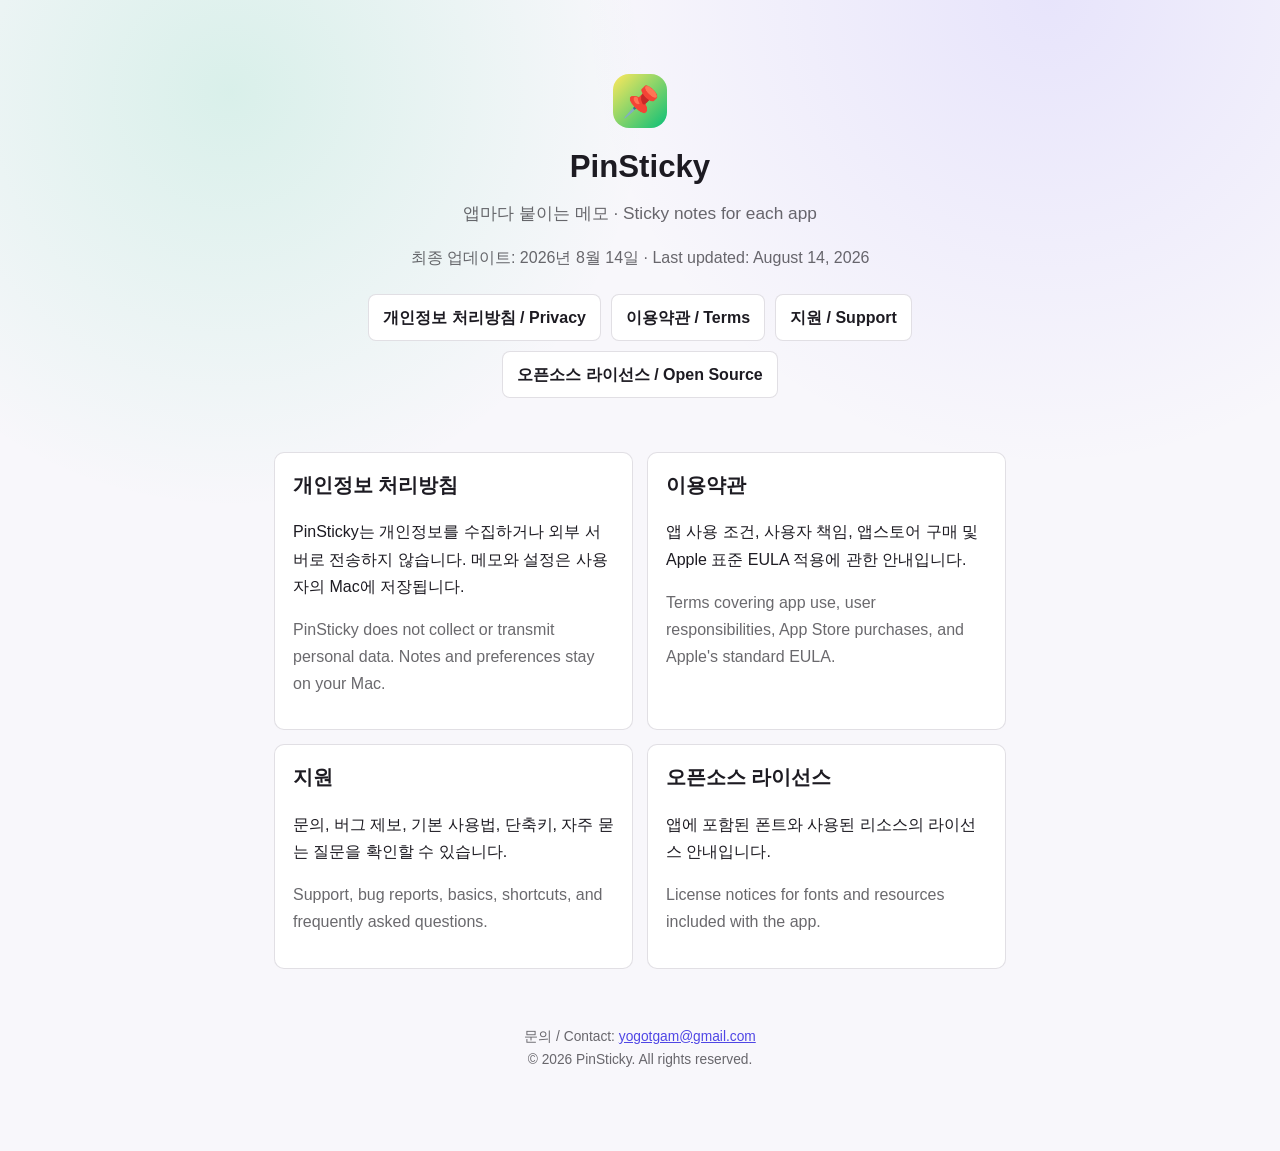
==== docs/index.html @ f387a7a4 "Add GitHub Pages policy pages" ====
<!DOCTYPE html>
<html lang="ko">
<head>
<meta charset="UTF-8">
<meta name="viewport" content="width=device-width, initial-scale=1">
<title>PinSticky · 이용약관 및 정책 / Terms and Policies</title>
<link rel="stylesheet" href="./styles.css">
</head>
<body>
<div class="wrap">
  <header class="hero">
    <div class="app-mark">📌</div>
    <h1>PinSticky</h1>
    <p class="tag">앱마다 붙이는 메모 · Sticky notes for each app</p>
    <p class="muted">최종 업데이트: 2026년 8월 14일 · Last updated: August 14, 2026</p>
    <div class="btns">
      <a class="btn" href="./privacy.html">개인정보 처리방침 / Privacy</a>
      <a class="btn" href="./terms.html">이용약관 / Terms</a>
      <a class="btn" href="./support.html">지원 / Support</a>
      <a class="btn" href="./open-source.html">오픈소스 라이선스 / Open Source</a>
    </div>
  </header>

  <section class="grid">
    <a class="card" href="./privacy.html">
      <h2>개인정보 처리방침</h2>
      <p>PinSticky는 개인정보를 수집하거나 외부 서버로 전송하지 않습니다. 메모와 설정은 사용자의 Mac에 저장됩니다.</p>
      <p class="en">PinSticky does not collect or transmit personal data. Notes and preferences stay on your Mac.</p>
    </a>
    <a class="card" href="./terms.html">
      <h2>이용약관</h2>
      <p>앱 사용 조건, 사용자 책임, 앱스토어 구매 및 Apple 표준 EULA 적용에 관한 안내입니다.</p>
      <p class="en">Terms covering app use, user responsibilities, App Store purchases, and Apple's standard EULA.</p>
    </a>
    <a class="card" href="./support.html">
      <h2>지원</h2>
      <p>문의, 버그 제보, 기본 사용법, 단축키, 자주 묻는 질문을 확인할 수 있습니다.</p>
      <p class="en">Support, bug reports, basics, shortcuts, and frequently asked questions.</p>
    </a>
    <a class="card" href="./open-source.html">
      <h2>오픈소스 라이선스</h2>
      <p>앱에 포함된 폰트와 사용된 리소스의 라이선스 안내입니다.</p>
      <p class="en">License notices for fonts and resources included with the app.</p>
    </a>
  </section>

  <footer>
    문의 / Contact: <a href="mailto:yogotgam@gmail.com">yogotgam@gmail.com</a><br>
    © 2026 PinSticky. All rights reserved.
  </footer>
</div>
</body>
</html>
---- docs/styles.css ----
:root {
  color-scheme: light dark;
  --bg: #f8f7fb;
  --fg: #1d1b22;
  --muted: rgba(29, 27, 34, 0.66);
  --line: rgba(88, 78, 108, 0.18);
  --card: #ffffff;
  --accent: #0abf78;
  --accent-2: #6f5cff;
  --link: #4f46e5;
}

* {
  box-sizing: border-box;
}

body {
  margin: 0;
  padding: 0;
  font-family: -apple-system, BlinkMacSystemFont, "Segoe UI", Roboto, "Helvetica Neue", Arial, sans-serif;
  line-height: 1.7;
  color: var(--fg);
  background:
    radial-gradient(circle at 18% 8%, rgba(10, 191, 120, 0.13), transparent 28%),
    radial-gradient(circle at 82% 0%, rgba(111, 92, 255, 0.12), transparent 30%),
    var(--bg);
}

@media (prefers-color-scheme: dark) {
  :root {
    --bg: #17151d;
    --fg: #f2eff8;
    --muted: rgba(242, 239, 248, 0.68);
    --line: rgba(242, 239, 248, 0.16);
    --card: #211f29;
    --link: #9fa8ff;
  }
}

a {
  color: var(--link);
}

.wrap {
  max-width: 780px;
  margin: 0 auto;
  padding: 56px 24px 80px;
}

.page {
  max-width: 760px;
}

.hero {
  text-align: center;
  padding: 18px 0 10px;
}

.app-mark {
  width: 54px;
  height: 54px;
  display: grid;
  place-items: center;
  margin: 0 auto 12px;
  border-radius: 16px;
  background: linear-gradient(135deg, #ffe85c, #0abf78);
  font-size: 30px;
}

h1 {
  font-size: 2.35rem;
  margin: 0 0 6px;
  letter-spacing: 0;
}

header h1 {
  font-size: 1.95rem;
}

.tag {
  margin: 0 0 10px;
  font-size: 1.08rem;
  color: var(--muted);
}

.sub,
.muted,
.en {
  color: var(--muted);
}

nav {
  margin: 22px 0 8px;
  font-size: 0.95rem;
}

nav a {
  display: inline-block;
  margin: 0 14px 8px 0;
  text-decoration: none;
}

.btns {
  display: flex;
  gap: 10px;
  justify-content: center;
  flex-wrap: wrap;
  margin-top: 22px;
}

.btn {
  display: inline-block;
  padding: 9px 14px;
  border: 1px solid var(--line);
  border-radius: 8px;
  background: var(--card);
  color: var(--fg);
  text-decoration: none;
  font-weight: 650;
}

.grid {
  display: grid;
  grid-template-columns: 1fr 1fr;
  gap: 14px;
  margin-top: 44px;
}

.card,
.notice {
  border: 1px solid var(--line);
  border-radius: 10px;
  background: var(--card);
  padding: 16px 18px;
}

.card {
  color: inherit;
  text-decoration: none;
}

.card h2 {
  margin-top: 0;
  border: 0;
  padding: 0;
}

h2 {
  font-size: 1.22rem;
  margin-top: 38px;
  padding-bottom: 6px;
  border-bottom: 1px solid var(--line);
}

h3 {
  font-size: 1.03rem;
  margin-top: 24px;
}

ul {
  padding-left: 20px;
}

table {
  width: 100%;
  border-collapse: collapse;
  margin: 14px 0;
}

td,
th {
  text-align: left;
  padding: 9px 10px;
  border-bottom: 1px solid var(--line);
  vertical-align: top;
}

kbd {
  display: inline-block;
  padding: 1px 6px;
  border: 1px solid var(--line);
  border-radius: 5px;
  background: rgba(128, 128, 128, 0.12);
  font-family: ui-monospace, SFMono-Regular, Menlo, monospace;
  font-size: 0.86em;
}

.lang-label {
  display: inline-block;
  margin-top: 42px;
  font-size: 0.75rem;
  letter-spacing: 0.08em;
  text-transform: uppercase;
  color: var(--muted);
}

footer {
  margin-top: 56px;
  text-align: center;
  font-size: 0.86rem;
  color: var(--muted);
}

@media (max-width: 620px) {
  .wrap {
    padding: 42px 18px 64px;
  }

  .grid {
    grid-template-columns: 1fr;
  }

  h1 {
    font-size: 2rem;
  }
}
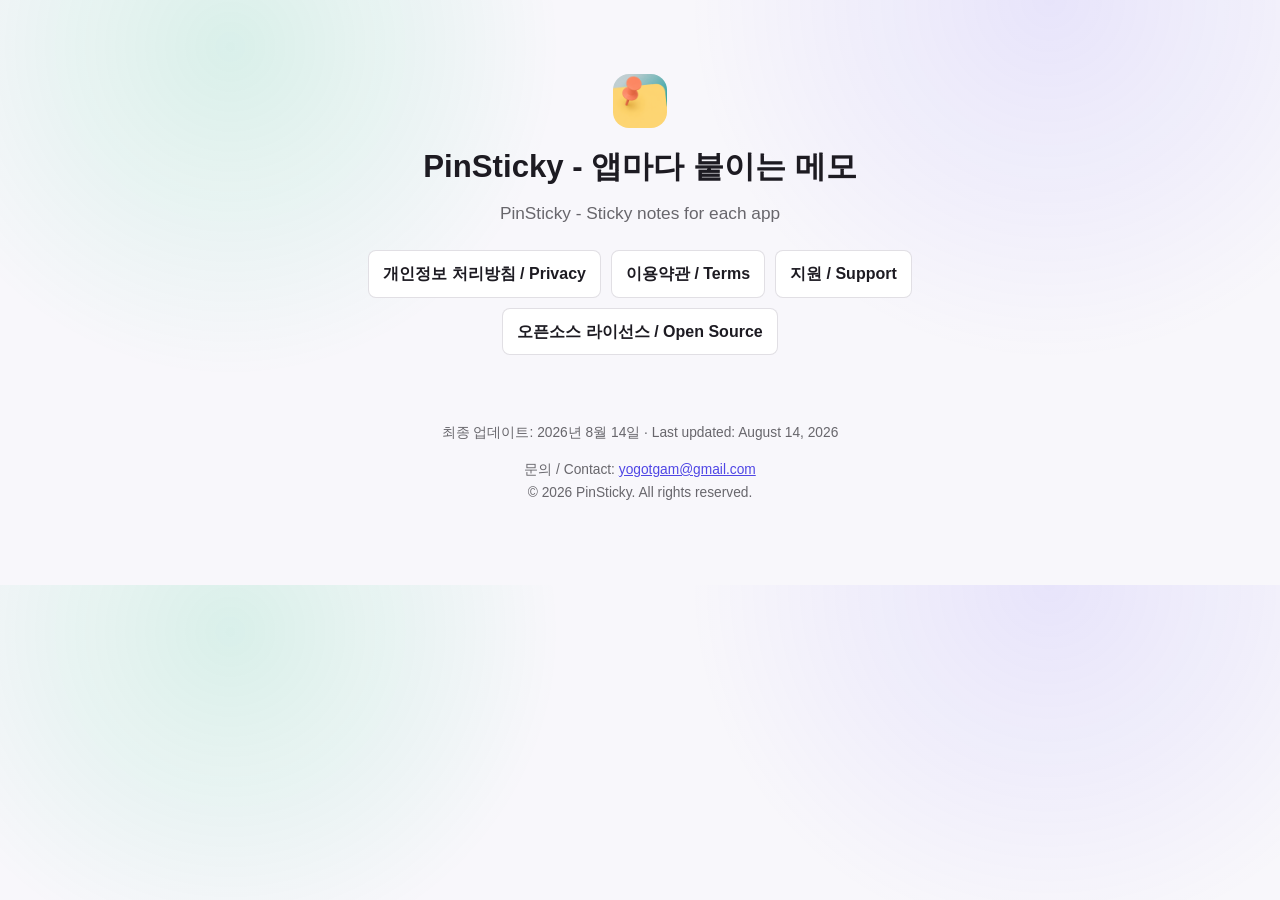
==== commit 5fd8873b: "Update policy home page layout" ====
--- a/docs/index.html
+++ b/docs/index.html
@@ -9,10 +9,9 @@
 <body>
 <div class="wrap">
   <header class="hero">
-    <div class="app-mark">📌</div>
-    <h1>PinSticky</h1>
-    <p class="tag">앱마다 붙이는 메모 · Sticky notes for each app</p>
-    <p class="muted">최종 업데이트: 2026년 8월 14일 · Last updated: August 14, 2026</p>
+    <img class="app-icon" src="./app-icon.png" alt="PinSticky app icon">
+    <h1>PinSticky - 앱마다 붙이는 메모</h1>
+    <p class="tag">PinSticky - Sticky notes for each app</p>
     <div class="btns">
       <a class="btn" href="./privacy.html">개인정보 처리방침 / Privacy</a>
       <a class="btn" href="./terms.html">이용약관 / Terms</a>
@@ -21,30 +20,8 @@
     </div>
   </header>
 
-  <section class="grid">
-    <a class="card" href="./privacy.html">
-      <h2>개인정보 처리방침</h2>
-      <p>PinSticky는 개인정보를 수집하거나 외부 서버로 전송하지 않습니다. 메모와 설정은 사용자의 Mac에 저장됩니다.</p>
-      <p class="en">PinSticky does not collect or transmit personal data. Notes and preferences stay on your Mac.</p>
-    </a>
-    <a class="card" href="./terms.html">
-      <h2>이용약관</h2>
-      <p>앱 사용 조건, 사용자 책임, 앱스토어 구매 및 Apple 표준 EULA 적용에 관한 안내입니다.</p>
-      <p class="en">Terms covering app use, user responsibilities, App Store purchases, and Apple's standard EULA.</p>
-    </a>
-    <a class="card" href="./support.html">
-      <h2>지원</h2>
-      <p>문의, 버그 제보, 기본 사용법, 단축키, 자주 묻는 질문을 확인할 수 있습니다.</p>
-      <p class="en">Support, bug reports, basics, shortcuts, and frequently asked questions.</p>
-    </a>
-    <a class="card" href="./open-source.html">
-      <h2>오픈소스 라이선스</h2>
-      <p>앱에 포함된 폰트와 사용된 리소스의 라이선스 안내입니다.</p>
-      <p class="en">License notices for fonts and resources included with the app.</p>
-    </a>
-  </section>
-
   <footer>
+    <p class="muted">최종 업데이트: 2026년 8월 14일 · Last updated: August 14, 2026</p>
     문의 / Contact: <a href="mailto:yogotgam@gmail.com">yogotgam@gmail.com</a><br>
     © 2026 PinSticky. All rights reserved.
   </footer>
--- a/docs/styles.css
+++ b/docs/styles.css
@@ -56,15 +56,23 @@
   padding: 18px 0 10px;
 }
 
-.app-mark {
+.app-mark,
+.app-icon {
   width: 54px;
   height: 54px;
+  margin: 0 auto 12px;
+  border-radius: 16px;
+}
+
+.app-mark {
   display: grid;
   place-items: center;
-  margin: 0 auto 12px;
-  border-radius: 16px;
   background: linear-gradient(135deg, #ffe85c, #0abf78);
   font-size: 30px;
+}
+
+.app-icon {
+  display: block;
 }
 
 h1 {
